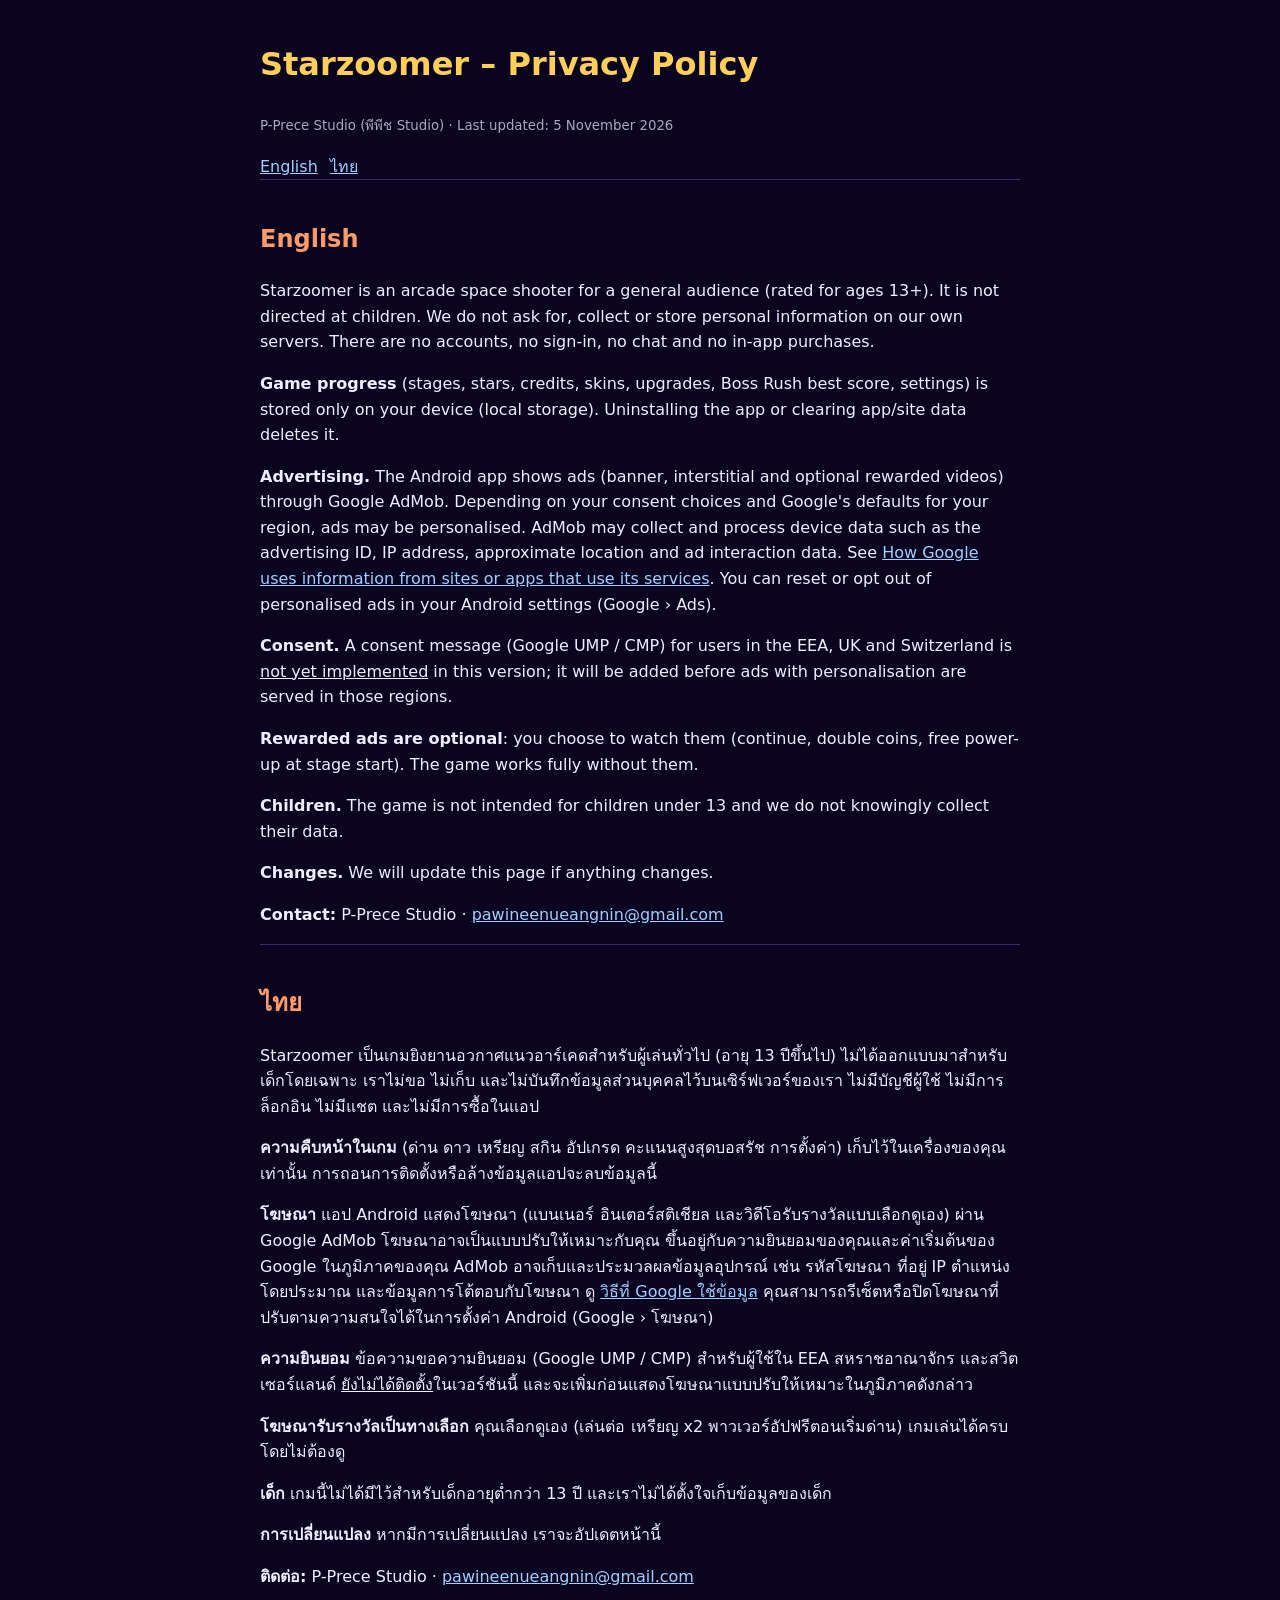
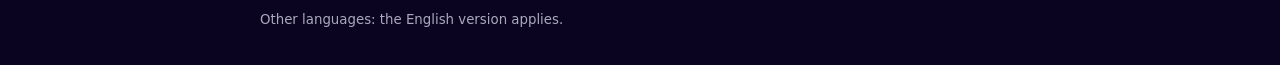
==== privacy.html @ 45a8318e "Starzoomer v29 web build" ====
<!doctype html><html lang="en"><head><meta charset="utf-8"><meta name="viewport" content="width=device-width,initial-scale=1"><title>Privacy Policy – Starzoomer</title>
<style>body{font-family:system-ui,'Noto Sans Thai',sans-serif;max-width:760px;margin:0 auto;padding:18px;line-height:1.6;background:#0a0420;color:#eef}h1{color:#ffcf5a}h2{color:#ff9a6a;margin-top:1.4em}a{color:#9fd0ff}nav{display:flex;gap:12px}section{border-top:1px solid #3a2a70;padding-top:6px}small{opacity:.7}</style></head><body>
<h1>Starzoomer – Privacy Policy</h1><p><small>P-Prece Studio (พีพีช Studio) · Last updated: 5 November 2026</small></p>
<nav><a href="#en">English</a><a href="#th">ไทย</a></nav>
<section id="en" lang="en"><h2>English</h2>
<p>Starzoomer is an arcade space shooter for a general audience (rated for ages 13+). It is not directed at children. We do not ask for, collect or store personal information on our own servers. There are no accounts, no sign-in, no chat and no in-app purchases.</p>
<p><b>Game progress</b> (stages, stars, credits, skins, upgrades, Boss Rush best score, settings) is stored only on your device (local storage). Uninstalling the app or clearing app/site data deletes it.</p>
<p><b>Advertising.</b> The Android app shows ads (banner, interstitial and optional rewarded videos) through Google AdMob. Depending on your consent choices and Google's defaults for your region, ads may be personalised. AdMob may collect and process device data such as the advertising ID, IP address, approximate location and ad interaction data. See <a href="https://policies.google.com/technologies/partner-sites">How Google uses information from sites or apps that use its services</a>. You can reset or opt out of personalised ads in your Android settings (Google › Ads).</p>
<p><b>Consent.</b> A consent message (Google UMP / CMP) for users in the EEA, UK and Switzerland is <u>not yet implemented</u> in this version; it will be added before ads with personalisation are served in those regions.</p>
<p><b>Rewarded ads are optional</b>: you choose to watch them (continue, double coins, free power-up at stage start). The game works fully without them.</p>
<p><b>Children.</b> The game is not intended for children under 13 and we do not knowingly collect their data.</p>
<p><b>Changes.</b> We will update this page if anything changes.</p>
<p><b>Contact:</b> P-Prece Studio · <a href="mailto:pawineenueangnin@gmail.com">pawineenueangnin@gmail.com</a></p></section>
<section id="th" lang="th"><h2>ไทย</h2>
<p>Starzoomer เป็นเกมยิงยานอวกาศแนวอาร์เคดสำหรับผู้เล่นทั่วไป (อายุ 13 ปีขึ้นไป) ไม่ได้ออกแบบมาสำหรับเด็กโดยเฉพาะ เราไม่ขอ ไม่เก็บ และไม่บันทึกข้อมูลส่วนบุคคลไว้บนเซิร์ฟเวอร์ของเรา ไม่มีบัญชีผู้ใช้ ไม่มีการล็อกอิน ไม่มีแชต และไม่มีการซื้อในแอป</p>
<p><b>ความคืบหน้าในเกม</b> (ด่าน ดาว เหรียญ สกิน อัปเกรด คะแนนสูงสุดบอสรัช การตั้งค่า) เก็บไว้ในเครื่องของคุณเท่านั้น การถอนการติดตั้งหรือล้างข้อมูลแอปจะลบข้อมูลนี้</p>
<p><b>โฆษณา</b> แอป Android แสดงโฆษณา (แบนเนอร์ อินเตอร์สติเชียล และวิดีโอรับรางวัลแบบเลือกดูเอง) ผ่าน Google AdMob โฆษณาอาจเป็นแบบปรับให้เหมาะกับคุณ ขึ้นอยู่กับความยินยอมของคุณและค่าเริ่มต้นของ Google ในภูมิภาคของคุณ AdMob อาจเก็บและประมวลผลข้อมูลอุปกรณ์ เช่น รหัสโฆษณา ที่อยู่ IP ตำแหน่งโดยประมาณ และข้อมูลการโต้ตอบกับโฆษณา ดู <a href="https://policies.google.com/technologies/partner-sites?hl=th">วิธีที่ Google ใช้ข้อมูล</a> คุณสามารถรีเซ็ตหรือปิดโฆษณาที่ปรับตามความสนใจได้ในการตั้งค่า Android (Google › โฆษณา)</p>
<p><b>ความยินยอม</b> ข้อความขอความยินยอม (Google UMP / CMP) สำหรับผู้ใช้ใน EEA สหราชอาณาจักร และสวิตเซอร์แลนด์ <u>ยังไม่ได้ติดตั้ง</u>ในเวอร์ชันนี้ และจะเพิ่มก่อนแสดงโฆษณาแบบปรับให้เหมาะในภูมิภาคดังกล่าว</p>
<p><b>โฆษณารับรางวัลเป็นทางเลือก</b> คุณเลือกดูเอง (เล่นต่อ เหรียญ x2 พาวเวอร์อัปฟรีตอนเริ่มด่าน) เกมเล่นได้ครบโดยไม่ต้องดู</p>
<p><b>เด็ก</b> เกมนี้ไม่ได้มีไว้สำหรับเด็กอายุต่ำกว่า 13 ปี และเราไม่ได้ตั้งใจเก็บข้อมูลของเด็ก</p>
<p><b>การเปลี่ยนแปลง</b> หากมีการเปลี่ยนแปลง เราจะอัปเดตหน้านี้</p>
<p><b>ติดต่อ:</b> P-Prece Studio · <a href="mailto:pawineenueangnin@gmail.com">pawineenueangnin@gmail.com</a></p></section>
<p><small>Other languages: the English version applies.</small></p>
</body></html>
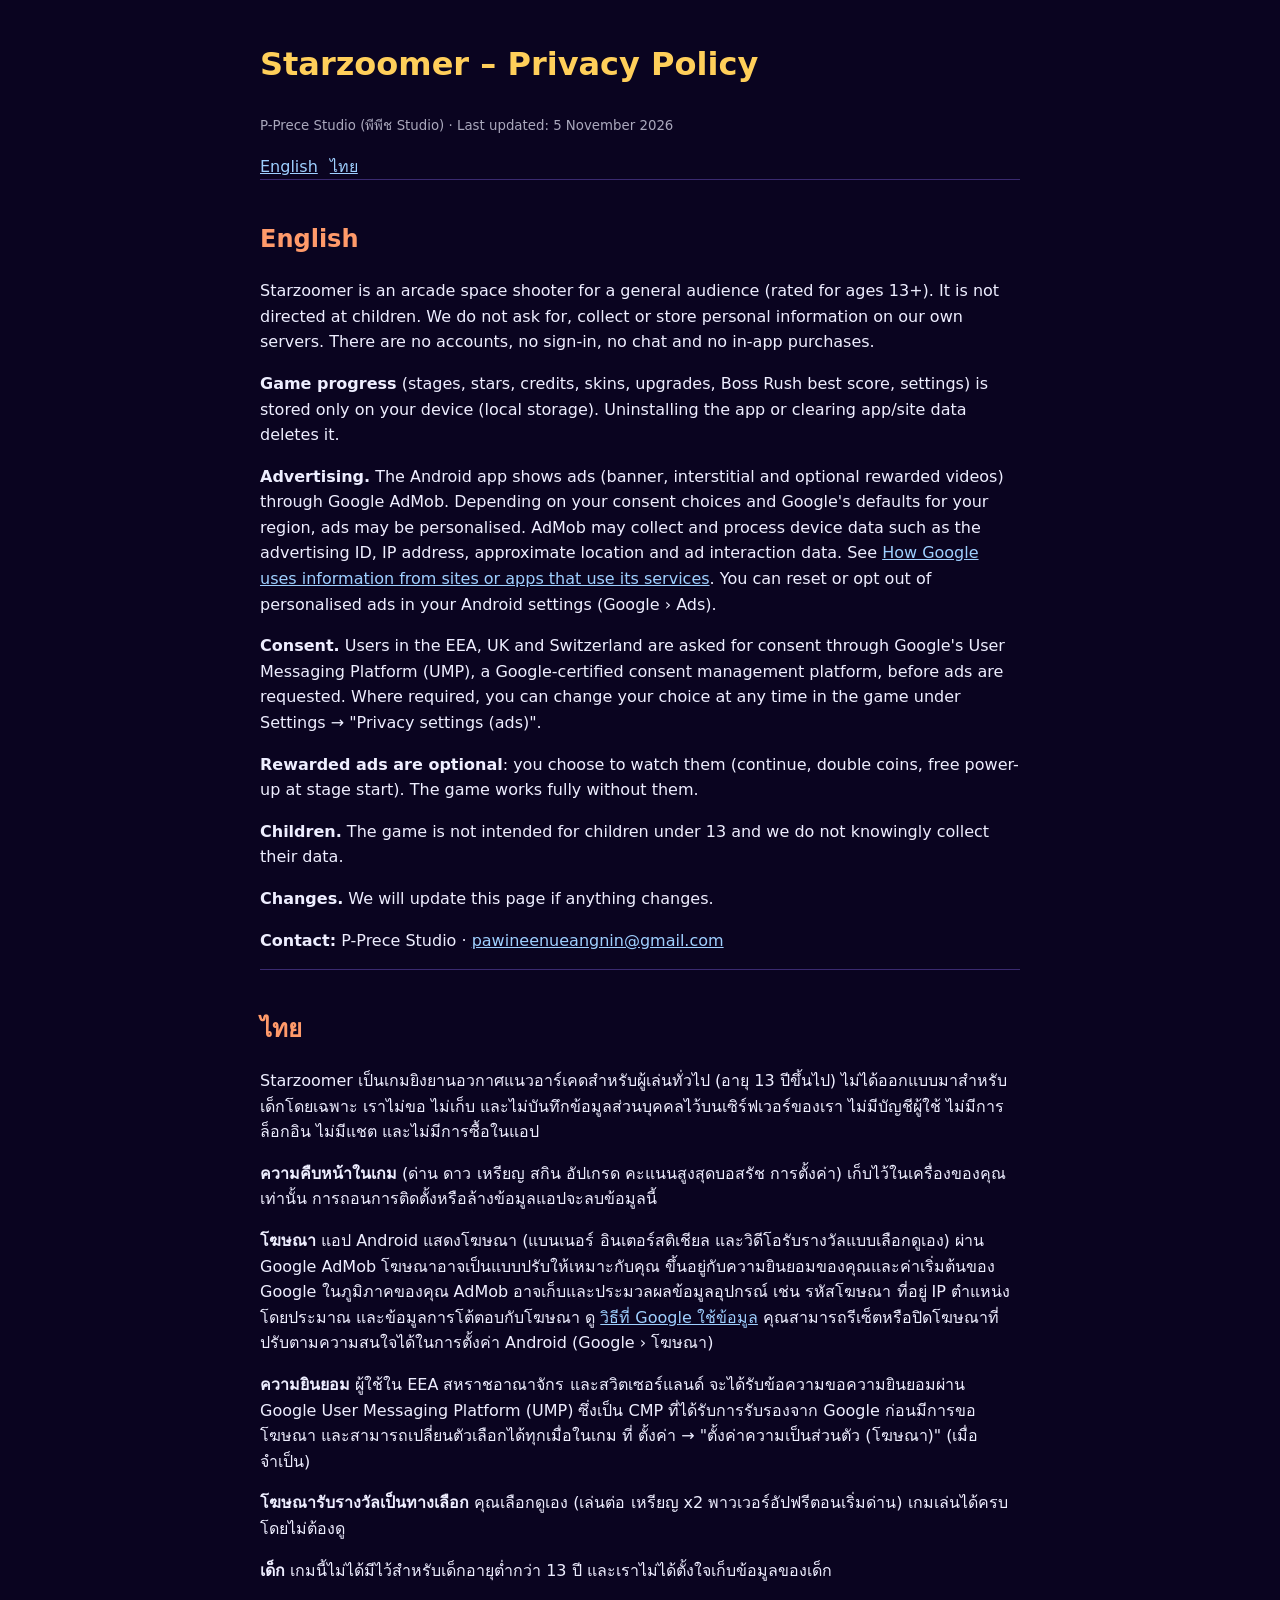
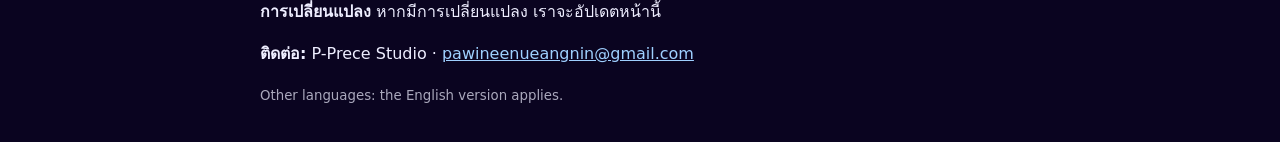
==== commit b2d1ce8d: "privacy: UMP consent wording; settings privacy button; sw 29f" ====
--- a/privacy.html
+++ b/privacy.html
@@ -6,7 +6,7 @@
 <p>Starzoomer is an arcade space shooter for a general audience (rated for ages 13+). It is not directed at children. We do not ask for, collect or store personal information on our own servers. There are no accounts, no sign-in, no chat and no in-app purchases.</p>
 <p><b>Game progress</b> (stages, stars, credits, skins, upgrades, Boss Rush best score, settings) is stored only on your device (local storage). Uninstalling the app or clearing app/site data deletes it.</p>
 <p><b>Advertising.</b> The Android app shows ads (banner, interstitial and optional rewarded videos) through Google AdMob. Depending on your consent choices and Google's defaults for your region, ads may be personalised. AdMob may collect and process device data such as the advertising ID, IP address, approximate location and ad interaction data. See <a href="https://policies.google.com/technologies/partner-sites">How Google uses information from sites or apps that use its services</a>. You can reset or opt out of personalised ads in your Android settings (Google › Ads).</p>
-<p><b>Consent.</b> A consent message (Google UMP / CMP) for users in the EEA, UK and Switzerland is <u>not yet implemented</u> in this version; it will be added before ads with personalisation are served in those regions.</p>
+<p><b>Consent.</b> Users in the EEA, UK and Switzerland are asked for consent through Google's User Messaging Platform (UMP), a Google-certified consent management platform, before ads are requested. Where required, you can change your choice at any time in the game under Settings &rarr; "Privacy settings (ads)".</p>
 <p><b>Rewarded ads are optional</b>: you choose to watch them (continue, double coins, free power-up at stage start). The game works fully without them.</p>
 <p><b>Children.</b> The game is not intended for children under 13 and we do not knowingly collect their data.</p>
 <p><b>Changes.</b> We will update this page if anything changes.</p>
@@ -15,7 +15,7 @@
 <p>Starzoomer เป็นเกมยิงยานอวกาศแนวอาร์เคดสำหรับผู้เล่นทั่วไป (อายุ 13 ปีขึ้นไป) ไม่ได้ออกแบบมาสำหรับเด็กโดยเฉพาะ เราไม่ขอ ไม่เก็บ และไม่บันทึกข้อมูลส่วนบุคคลไว้บนเซิร์ฟเวอร์ของเรา ไม่มีบัญชีผู้ใช้ ไม่มีการล็อกอิน ไม่มีแชต และไม่มีการซื้อในแอป</p>
 <p><b>ความคืบหน้าในเกม</b> (ด่าน ดาว เหรียญ สกิน อัปเกรด คะแนนสูงสุดบอสรัช การตั้งค่า) เก็บไว้ในเครื่องของคุณเท่านั้น การถอนการติดตั้งหรือล้างข้อมูลแอปจะลบข้อมูลนี้</p>
 <p><b>โฆษณา</b> แอป Android แสดงโฆษณา (แบนเนอร์ อินเตอร์สติเชียล และวิดีโอรับรางวัลแบบเลือกดูเอง) ผ่าน Google AdMob โฆษณาอาจเป็นแบบปรับให้เหมาะกับคุณ ขึ้นอยู่กับความยินยอมของคุณและค่าเริ่มต้นของ Google ในภูมิภาคของคุณ AdMob อาจเก็บและประมวลผลข้อมูลอุปกรณ์ เช่น รหัสโฆษณา ที่อยู่ IP ตำแหน่งโดยประมาณ และข้อมูลการโต้ตอบกับโฆษณา ดู <a href="https://policies.google.com/technologies/partner-sites?hl=th">วิธีที่ Google ใช้ข้อมูล</a> คุณสามารถรีเซ็ตหรือปิดโฆษณาที่ปรับตามความสนใจได้ในการตั้งค่า Android (Google › โฆษณา)</p>
-<p><b>ความยินยอม</b> ข้อความขอความยินยอม (Google UMP / CMP) สำหรับผู้ใช้ใน EEA สหราชอาณาจักร และสวิตเซอร์แลนด์ <u>ยังไม่ได้ติดตั้ง</u>ในเวอร์ชันนี้ และจะเพิ่มก่อนแสดงโฆษณาแบบปรับให้เหมาะในภูมิภาคดังกล่าว</p>
+<p><b>ความยินยอม</b> ผู้ใช้ใน EEA สหราชอาณาจักร และสวิตเซอร์แลนด์ จะได้รับข้อความขอความยินยอมผ่าน Google User Messaging Platform (UMP) ซึ่งเป็น CMP ที่ได้รับการรับรองจาก Google ก่อนมีการขอโฆษณา และสามารถเปลี่ยนตัวเลือกได้ทุกเมื่อในเกม ที่ ตั้งค่า &rarr; "ตั้งค่าความเป็นส่วนตัว (โฆษณา)" (เมื่อจำเป็น)</p>
 <p><b>โฆษณารับรางวัลเป็นทางเลือก</b> คุณเลือกดูเอง (เล่นต่อ เหรียญ x2 พาวเวอร์อัปฟรีตอนเริ่มด่าน) เกมเล่นได้ครบโดยไม่ต้องดู</p>
 <p><b>เด็ก</b> เกมนี้ไม่ได้มีไว้สำหรับเด็กอายุต่ำกว่า 13 ปี และเราไม่ได้ตั้งใจเก็บข้อมูลของเด็ก</p>
 <p><b>การเปลี่ยนแปลง</b> หากมีการเปลี่ยนแปลง เราจะอัปเดตหน้านี้</p>
